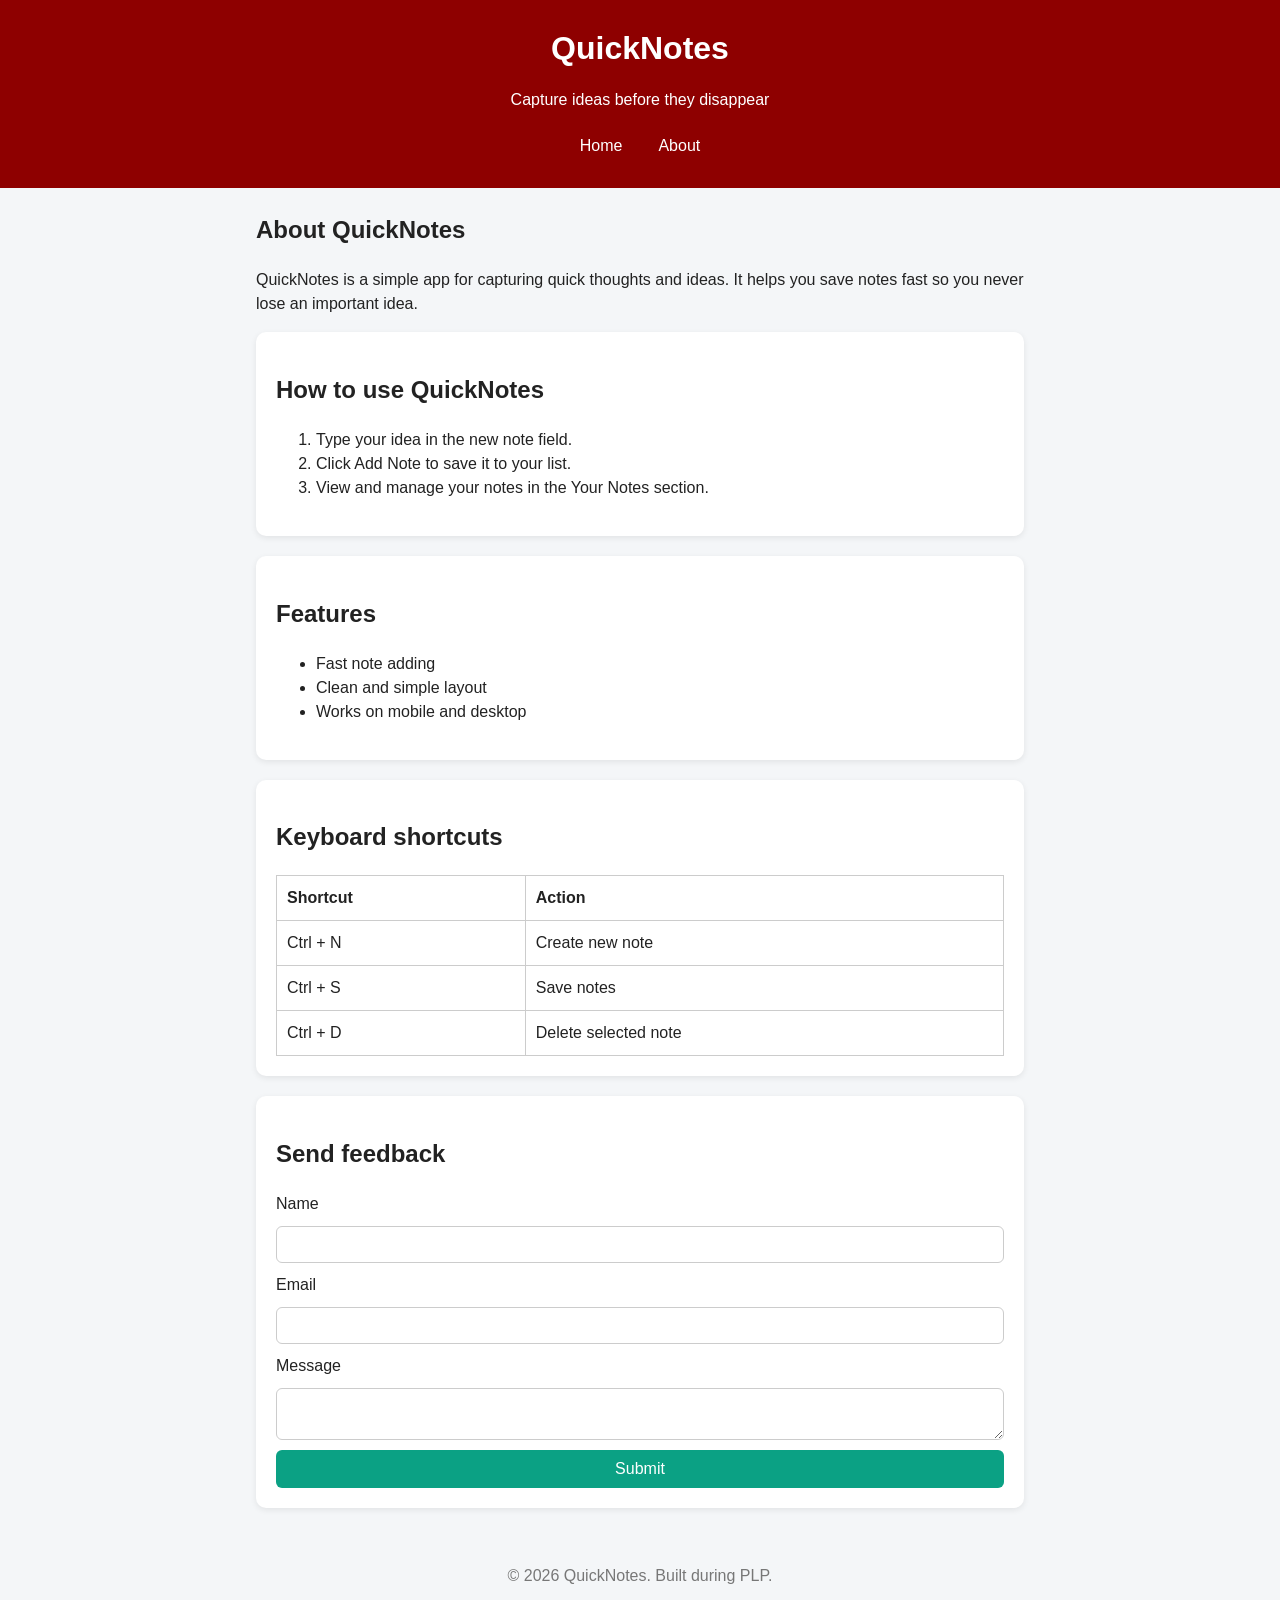
==== day2/about.html @ c07d5cc0 "Add day2 assignment -Quicknotes" ====
<!DOCTYPE html>
<html lang="en">
<head>
    <meta charset="UTF-8">
    <meta name="viewport" content="width=device-width, initial-scale=1.0">
    <title>About - QuickNotes</title>
    <link rel="stylesheet" href="style.css">
    
</head>
<body>
    <header>
        <h1>QuickNotes</h1>
        <p>Capture ideas before they disappear</p>
        <nav>
            <a href="index.html">Home</a>
            <a href="about.html">About</a>
        </nav>
    </header>
    <main>
        <h2>About QuickNotes</h2>
        <p>QuickNotes is a simple app for capturing quick thoughts and ideas. It helps you save notes fast so you never lose an important idea.</p>
        <section>
            <h2>How to use QuickNotes</h2>
            <ol>
                <li>Type your idea in the new note field.</li>
                <li>Click Add Note to save it to your list.</li>
                <li>View and manage your notes in the Your Notes section.</li>
            </ol>
        </section>
        <section>
            <h2>Features</h2>
            <ul>
                <li>Fast note adding</li>
                <li>Clean and simple layout</li>
                <li>Works on mobile and desktop</li>
            </ul>
        </section>
        <section>
            <h2>Keyboard shortcuts</h2>
            <table>
                <thead>
                    <tr><th>Shortcut</th><th>Action</th></tr>
                </thead>
                <tbody>
                    <tr><td>Ctrl + N</td><td>Create new note</td></tr>
                    <tr><td>Ctrl + S</td><td>Save notes</td></tr>
                    <tr><td>Ctrl + D</td><td>Delete selected note</td></tr>
                </tbody>
            </table>
        </section>
        <section>
            <h2>Send feedback</h2>
            <form>
                <label for="name">Name</label>
                <input type="text" id="name" name="name" required>
                <label for="email">Email</label>
                <input type="email" id="email" name="email" required>
                <label for="message">Message</label>
                <textarea id="message" name="message" required></textarea>
                <button type="submit">Submit</button>
            </form>
        </section>
    </main>
    <footer>
        <p>&copy; 2026 QuickNotes. Built during PLP.</p>
    </footer>
</body>
</html>
---- day2/style.css ----
*,
*::before,
*::after {
  box-sizing: border-box;
}

body {
  margin: 0;
  font-family: "Segoe UI", Arial, sans-serif;
  background-color: #f4f6f8;
  color: #222;
  line-height: 1.5;
}

header {
  background-color: #8e0000;
  color: white;
  text-align: center;
  padding: 24px 16px;
}

header h1 {
  margin: 0;
}

nav {
  display: flex;
  justify-content: center;
  gap: 16px;
  margin-top: 12px;
}

nav a {
  color: white;
  text-decoration: none;
  padding: 6px 10px;
  border-radius: 4px;
  transition: background-color 0.3s ease;
}

nav a:hover {
  background-color: rgba(255,255,255,0.2);
  text-decoration: underline;
}

main {
  max-width: 800px;
  margin: 24px auto;
  padding: 0 16px;
}

section {
  background: white;
  padding: 20px;
  border-radius: 10px;
  margin-bottom: 20px;
  box-shadow: 0 2px 6px rgba(0,0,0,0.08);
}

#note-form {
  display: flex;
  gap: 8px;
  flex-wrap: wrap;
}

#note-form label {
  width: 100%;
  font-weight: bold;
}

#note-input {
  flex: 1;
  padding: 10px;
  border: 1px solid #ccc;
  border-radius: 6px;
  font-size: 1rem;
}

button {
  background-color: #0ba184;
  color: white;
  border: none;
  padding: 10px 18px;
  border-radius: 6px;
  font-size: 1rem;
  cursor: pointer;
  transition: background-color 0.3s ease;
}

button:hover {
  background-color: #088a70;
}

#notes-list {
  list-style: none;
  padding: 0;
}

.note {
  background-color: #fffbe6;
  border-left: 4px solid #0ba184;
  padding: 12px 16px;
  margin-bottom: 10px;
  border-radius: 6px;
}

.features {
  list-style: none;
  padding: 0;
  display: grid;
  grid-template-columns: repeat(auto-fit, minmax(180px, 1fr));
  gap: 16px;
}

.features li {
  background: #fffbe6;
  border-left: 4px solid #0ba184;
  padding: 12px 16px;
  border-radius: 6px;
}

table {
  width: 100%;
  border-collapse: collapse;
}

th, td {
  border: 1px solid #ccc;
  padding: 10px;
  text-align: left;
}

form {
  display: flex;
  flex-direction: column;
  gap: 10px;
}

form input, form textarea {
  width: 100%;
  padding: 10px;
  border: 1px solid #ccc;
  border-radius: 6px;
}

footer {
  text-align: center;
  color: #777;
  padding: 16px;
}

@media (max-width: 600px) {
  header h1 {
    font-size: 1.5rem;
  }
  header {
    padding: 16px;
  }
  nav {
    flex-direction: column;
    align-items: center;
  }
  .features {
    grid-template-columns: 1fr;
  }
}
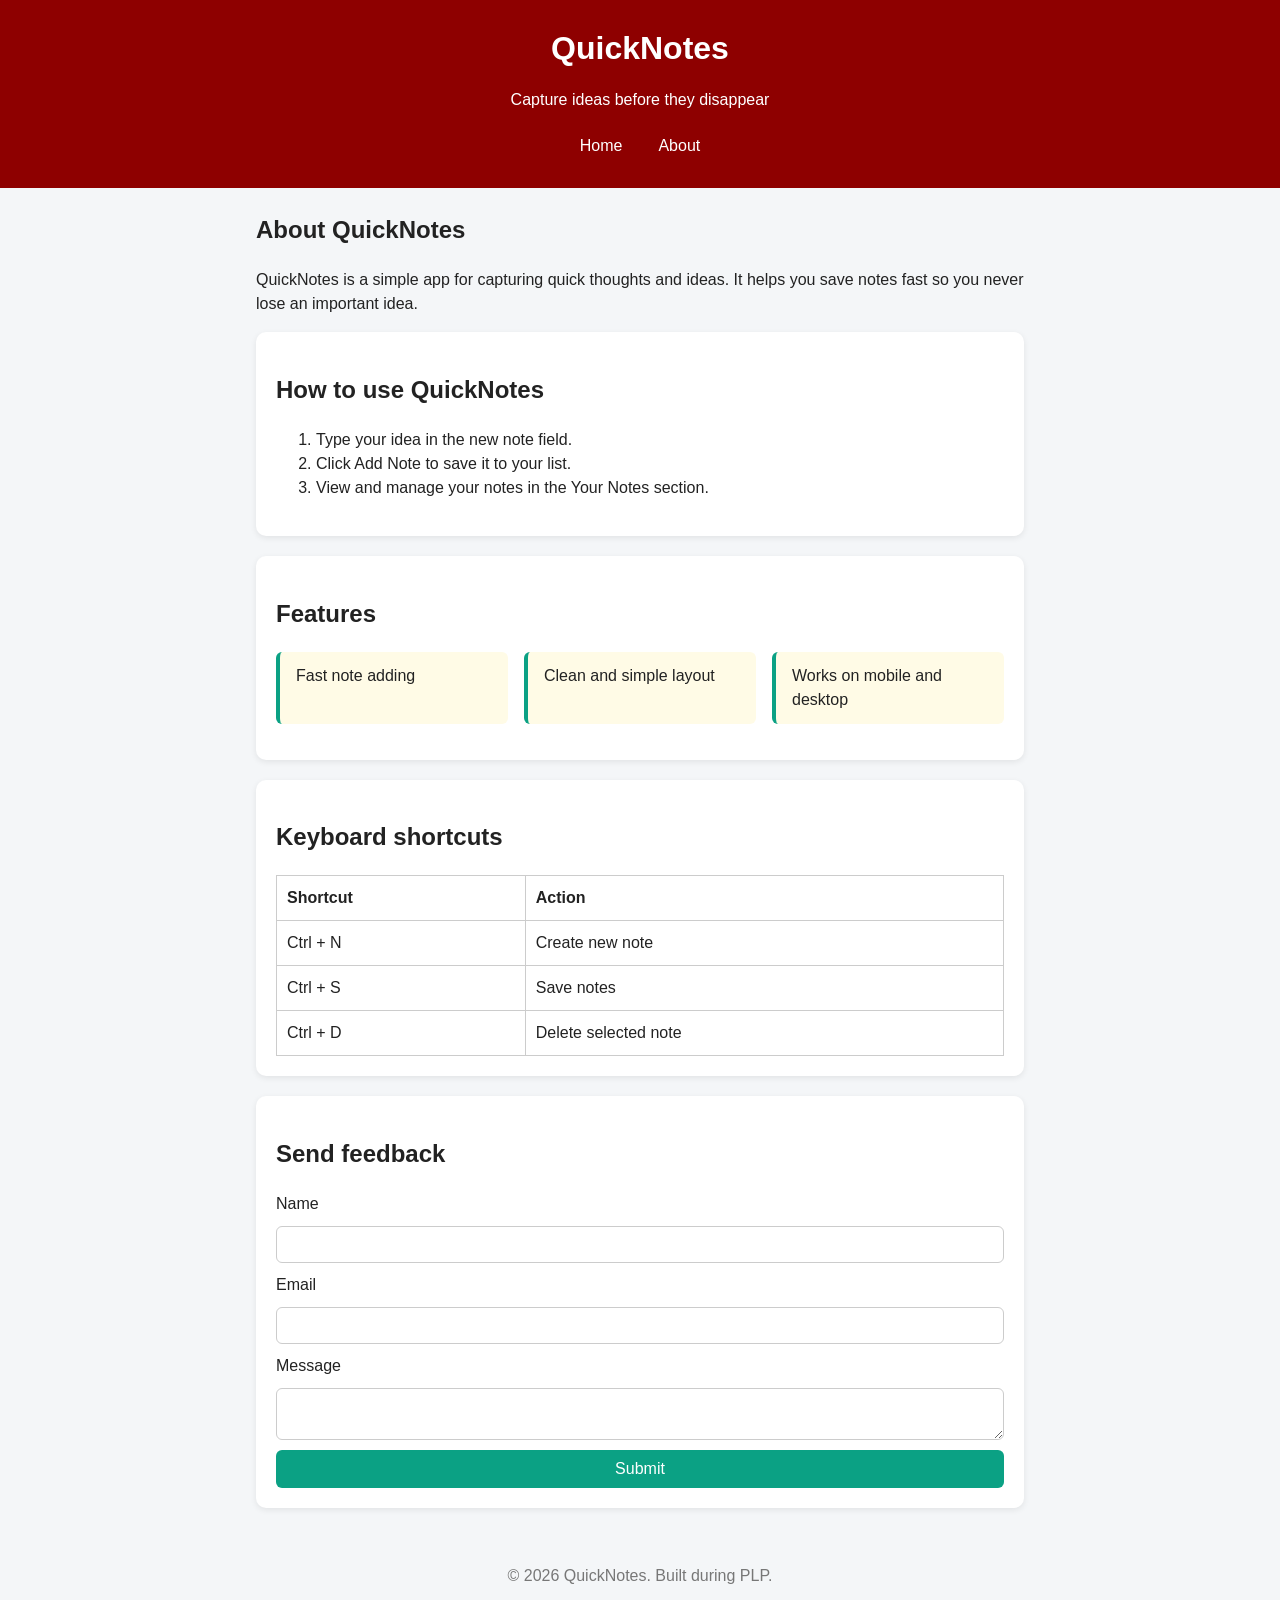
==== commit 2aca526b: "Add day2 assignment -Quicknotes" ====
--- a/day2/about.html
+++ b/day2/about.html
@@ -29,7 +29,7 @@
         </section>
         <section>
             <h2>Features</h2>
-            <ul>
+            <ul class="features">
                 <li>Fast note adding</li>
                 <li>Clean and simple layout</li>
                 <li>Works on mobile and desktop</li>
